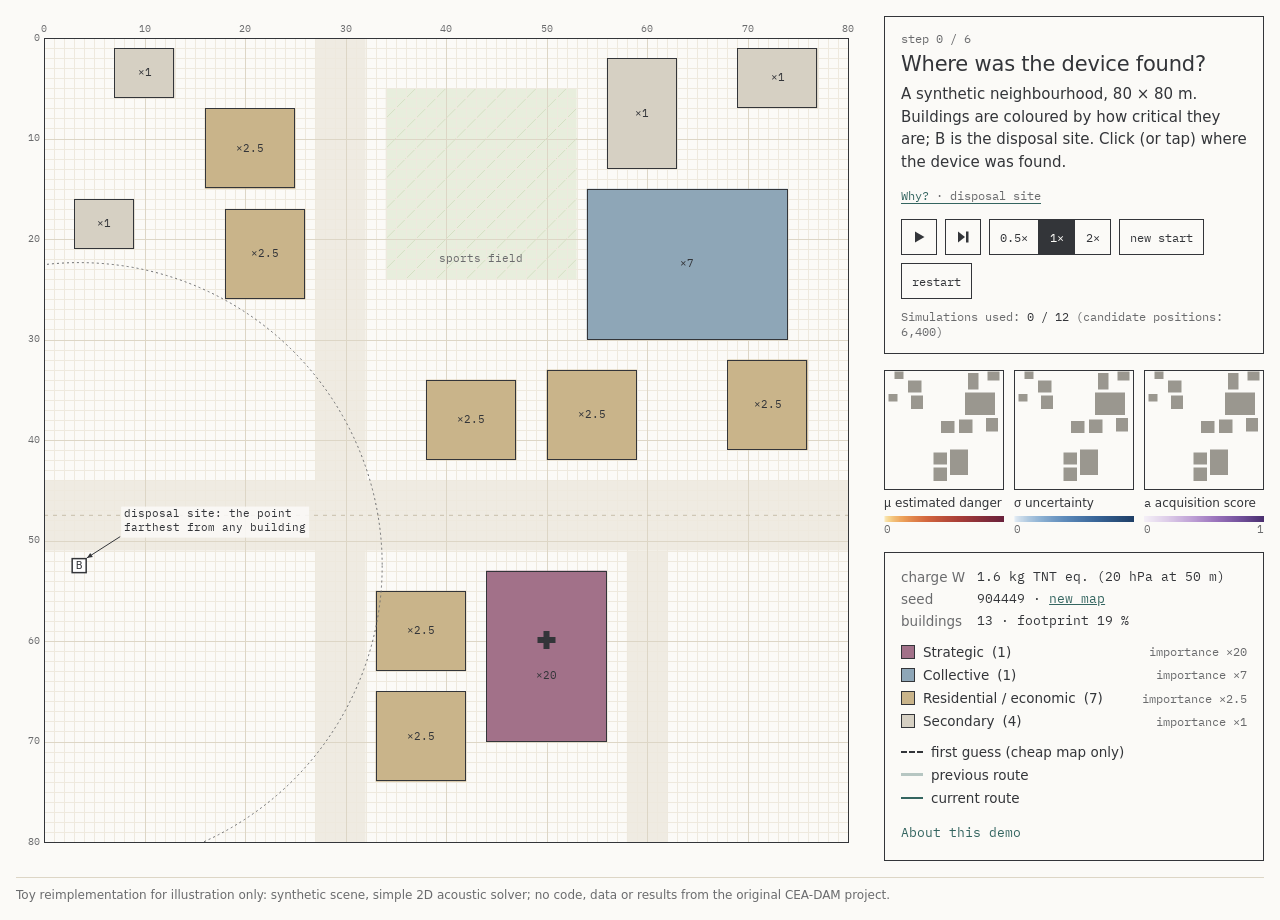
==== demo/index.html @ 7df62012 "Version initiale : Dijkstra, Delta-Stepping, démo" ====
<!doctype html>
<html lang="en">
<head>
<meta charset="utf-8">
<meta name="viewport" content="width=device-width, initial-scale=1">
<title>Blast-aware routing</title>
<meta name="description" content="Interactive proof of concept: route planning under blast-exposure constraints, with a cheap surrogate, a few simulations and Bayesian optimisation, all in the browser.">
<link rel="preload" href="fonts/space-grotesk-latin-500-normal.woff2" as="font" type="font/woff2" crossorigin>
<link rel="preload" href="fonts/ibm-plex-mono-latin-400-normal.woff2" as="font" type="font/woff2" crossorigin>
<link rel="stylesheet" href="style.css">
<script>
  // ?theme=light|dark lets an embedding page force the theme before the first paint
  (function () {
    var t = new URLSearchParams(location.search).get('theme');
    if (t === 'light' || t === 'dark') document.documentElement.setAttribute('data-theme', t);
  })();
</script>
</head>
<body>
<div class="app">
  <div class="stage">
    <div class="map-wrap" id="mapWrap">
      <canvas id="map" tabindex="0" role="img" aria-label="Map of a synthetic neighbourhood. Use the arrow keys to move the cursor and Enter to place the device." aria-describedby="mapHelp"></canvas>
      <p class="sr-only" id="mapHelp">Arrow keys move the cursor on the map, Enter places the device. Space plays or pauses, the right arrow key steps forward when the map is not focused.</p>
      <div class="tip" id="tip" hidden></div>
      <div class="busy" id="busy" hidden>computing…</div>
    </div>
  </div>

  <div class="side">
    <section class="panel narr" aria-labelledby="stepTitle">
      <div class="stepline"><span id="stepNo">step 0 / 6</span><span id="stepIter"></span></div>
      <h1 id="stepTitle">Loading…</h1>
      <p id="stepBody" aria-live="polite"></p>
      <button class="why" id="why" type="button" aria-expanded="false" aria-controls="whyText">Why? <span class="term" id="whyTerm"></span></button>
      <p class="whytext" id="whyText" hidden></p>
      <div id="summary" hidden></div>
      <div class="controls" role="toolbar" aria-label="Playback">
        <button class="btn" id="play" type="button" aria-label="Pause" title="Play / pause (space)">
          <svg viewBox="0 0 14 14" aria-hidden="true" id="iconPause"><rect x="2" y="1.5" width="3.5" height="11"/><rect x="8.5" y="1.5" width="3.5" height="11"/></svg>
          <svg viewBox="0 0 14 14" aria-hidden="true" id="iconPlay" hidden><path d="M3 1.5 L12.5 7 L3 12.5 Z"/></svg>
        </button>
        <button class="btn" id="step" type="button" aria-label="Step forward" title="Step forward (→)">
          <svg viewBox="0 0 14 14" aria-hidden="true"><path d="M2 1.5 L9 7 L2 12.5 Z"/><rect x="10" y="1.5" width="2.5" height="11"/></svg>
        </button>
        <div class="seg" role="group" aria-label="Playback speed">
          <button type="button" data-speed="0.5" aria-pressed="false">0.5×</button>
          <button type="button" data-speed="1" aria-pressed="true">1×</button>
          <button type="button" data-speed="2" aria-pressed="false">2×</button>
        </div>
        <button class="btn" id="replay" type="button" title="New random map, then choose where the device was found">new start</button>
        <button class="btn" id="restart" type="button" title="Run again from the beginning">restart</button>
      </div>
      <p class="counter" id="counter"></p>
    </section>

    <section class="minis" id="minis" aria-label="Model maps">
      <figure id="figMu">
        <canvas class="mini" id="miniMu" role="img" aria-label="Estimated danger map"></canvas>
        <figcaption><b>μ</b> estimated danger
          <canvas class="leg" id="legMu" aria-hidden="true"></canvas>
          <span class="ticks"><span>0</span><span id="maxMu"></span></span></figcaption>
      </figure>
      <figure id="figSigma">
        <canvas class="mini" id="miniSigma" role="img" aria-label="Uncertainty map"></canvas>
        <figcaption><b>σ</b> uncertainty
          <canvas class="leg" id="legSigma" aria-hidden="true"></canvas>
          <span class="ticks"><span>0</span><span id="maxSigma"></span></span></figcaption>
      </figure>
      <figure id="figAcq">
        <canvas class="mini" id="miniAcq" role="img" aria-label="Acquisition score map"></canvas>
        <figcaption><b>a</b> acquisition score
          <canvas class="leg" id="legAcq" aria-hidden="true"></canvas>
          <span class="ticks"><span>0</span><span>1</span></span></figcaption>
      </figure>
    </section>

    <section class="panel info" aria-label="Scene information">
      <dl class="facts">
        <dt>charge W</dt><dd id="factW"></dd>
        <dt>seed</dt><dd><span id="factSeed"></span> · <a href="#" id="newMap">new map</a></dd>
        <dt>buildings</dt><dd id="factBld"></dd>
      </dl>
      <ul class="legend" id="legendCats"></ul>
      <ul class="legend">
        <li><span class="ln kb"></span>first guess (cheap map only)</li>
        <li><span class="ln ghost"></span>previous route</li>
        <li><span class="ln"></span>current route</li>
      </ul>
      <details>
        <summary>About this demo</summary>
        <p>A device that may detonate has to be moved from A to the disposal site B. The best route is the one that minimises the damage an accidental detonation along the way would cause to the buildings around it, weighted by how critical they are.</p>
        <p>The pipeline has three layers, as in the original project: a cheap empirical blast law with building masking (Kinney–Graham, a Kingery–Bulmash-type scaled-distance law); a Gaussian process that learns only the residual between a simulator and that law, with an acquisition rule that picks the few positions worth simulating for the current route; and a Delta-Stepping shortest-path search on the corrected danger map.</p>
        <p>The simulator here is a toy oracle: a linear 2D acoustic wave solver (no shocks), calibrated so that in open space it reproduces the blast law exactly. It differs from the law only through reflections, diffraction and shadowing, which is what the Gaussian process has to learn.</p>
        <p class="muted" id="aboutNumbers"></p>
        <p class="muted" id="disclaimerFull"></p>
      </details>
    </section>
  </div>

  <footer class="foot" id="foot">Toy reimplementation for illustration only: synthetic scene, simple 2D acoustic solver; no code, data or results from the original CEA-DAM project.</footer>
</div>
<script type="module" src="js/main.js"></script>
</body>
</html>
---- demo/style.css ----
/* Blast-aware route planning demo. Self-contained: does not rely on the parent page. */

@font-face { font-family: 'Space Grotesk'; src: url(fonts/space-grotesk-latin-400-normal.woff2) format('woff2'); font-weight: 400; font-display: swap; }
@font-face { font-family: 'Space Grotesk'; src: url(fonts/space-grotesk-latin-500-normal.woff2) format('woff2'); font-weight: 500; font-display: swap; }
@font-face { font-family: 'IBM Plex Mono'; src: url(fonts/ibm-plex-mono-latin-400-normal.woff2) format('woff2'); font-weight: 400; font-display: swap; }

:root {
  --scheme: light;
  --font-sans: 'Space Grotesk', system-ui, -apple-system, 'Segoe UI', sans-serif;
  --font-mono: 'IBM Plex Mono', ui-monospace, 'SFMono-Regular', Menlo, monospace;

  --bg: #FBFAF7;
  --surface: #FFFFFF;
  --line: #EEE9DE;
  --line-strong: #DDD6C6;
  --ink: #333539;
  --muted: #6A6B6D;
  --accent: #346560;
  --accent-soft: rgba(52, 101, 96, 0.10);

  --road: #EFEBE2;
  --road-mark: #CFC7B5;
  --field: #E8EEDD;
  --field-mark: #D5DFC4;
  --cat1: #D6D0C3;   /* secondary: stone */
  --cat2: #C9B48A;   /* residential / economic: sand */
  --cat3: #8EA6B7;   /* collective: slate blue */
  --cat4: #A27189;   /* strategic: mauve */
  --mini-bld: #9A978F;
  --warm: #B2442F;
  --cool: #2F6196;
}

@media (prefers-color-scheme: dark) {
  :root:not([data-theme="light"]) {
    --scheme: dark;
    --bg: #161819; --surface: #222527; --line: #222528; --line-strong: #33373B;
    --ink: #E6E3DC; --muted: #A3A4A6; --accent: #6DB5A8; --accent-soft: rgba(109, 181, 168, 0.14);
    --road: #1E2123; --road-mark: #3A3E42; --field: #1B231D; --field-mark: #26302A;
    --cat1: #4A4741; --cat2: #6F6046; --cat3: #4A6172; --cat4: #7A5466;
    --mini-bld: #5B5D60; --warm: #F08C6A; --cool: #79A9E0;
  }
}
:root[data-theme="dark"] {
  --scheme: dark;
  --bg: #161819; --surface: #222527; --line: #222528; --line-strong: #33373B;
  --ink: #E6E3DC; --muted: #A3A4A6; --accent: #6DB5A8; --accent-soft: rgba(109, 181, 168, 0.14);
  --road: #1E2123; --road-mark: #3A3E42; --field: #1B231D; --field-mark: #26302A;
  --cat1: #4A4741; --cat2: #6F6046; --cat3: #4A6172; --cat4: #7A5466;
  --mini-bld: #5B5D60; --warm: #F08C6A; --cool: #79A9E0;
}

* { box-sizing: border-box; }
[hidden] { display: none !important; }
html { background: var(--bg); }
body {
  margin: 0; background: var(--bg); color: var(--ink);
  font: 15px/1.5 var(--font-sans);
  -webkit-font-smoothing: antialiased;
}
button { font: inherit; color: inherit; }
:focus-visible { outline: 2px solid var(--accent); outline-offset: 2px; }
.mono { font-family: var(--font-mono); }

.app {
  display: grid;
  grid-template-columns: minmax(0, 1fr) minmax(290px, 380px);
  gap: 16px 24px;
  max-width: 1400px;
  margin: 0 auto;
  padding: 16px;
}

/* ---------- map ---------- */
.stage { min-width: 0; }
.map-wrap { position: relative; width: min(100%, max(320px, calc(100vh - 48px))); }
#map { display: block; width: 100%; aspect-ratio: 1; cursor: crosshair; touch-action: manipulation; }
#map:focus-visible { outline-offset: -2px; }
.map-wrap.shake { animation: shake 0.36s ease-out; }
@keyframes shake { 20% { transform: translateX(-6px); } 45% { transform: translateX(5px); } 70% { transform: translateX(-3px); } 100% { transform: none; } }

.tip {
  position: absolute; z-index: 2; pointer-events: none;
  background: var(--surface); border: 1px solid var(--ink);
  font: 11.5px/1.45 var(--font-mono); padding: 6px 8px; white-space: nowrap;
}
.tip b { font-weight: 400; color: var(--muted); }
.busy {
  position: absolute; right: 10px; bottom: 10px; z-index: 2;
  font: 11px var(--font-mono); color: var(--muted);
  background: var(--surface); border: 1px solid var(--line-strong); padding: 3px 8px;
  display: inline-flex; align-items: center; gap: 6px;
}
.busy::before { content: ''; width: 6px; height: 6px; background: var(--accent); animation: blink 1s ease-in-out infinite; }
@keyframes blink { 50% { opacity: 0.2; } }

/* ---------- side column ---------- */
.side { min-width: 0; display: flex; flex-direction: column; gap: 16px; }
.panel { border: 1px solid var(--ink); background: var(--bg); padding: 14px 16px; }

.stepline { display: flex; justify-content: space-between; font: 11.5px var(--font-mono); color: var(--muted); }
.narr h1 { font-size: 21px; line-height: 1.2; font-weight: 500; margin: 6px 0 6px; letter-spacing: -0.01em; }
.narr p { margin: 0 0 8px; }
#stepBody { min-height: 4.5em; }
.why {
  background: none; border: none; padding: 0; cursor: pointer;
  font: 12px var(--font-mono); color: var(--accent); text-decoration: underline; text-underline-offset: 3px;
  min-height: 28px;
}
.why .term { color: var(--muted); text-decoration: none; }
.whytext { font-size: 13.5px; color: var(--muted); border-left: 2px solid var(--accent); padding-left: 10px; }

.controls { display: flex; flex-wrap: wrap; gap: 8px; align-items: center; margin-top: 10px; }
.btn, .seg button {
  min-height: 36px; min-width: 36px; padding: 0 10px;
  background: var(--bg); border: 1px solid var(--ink); cursor: pointer;
  font: 12px var(--font-mono); display: inline-flex; align-items: center; justify-content: center; gap: 6px;
  transition: color 0.2s ease-out, border-color 0.2s ease-out;
}
.btn:hover, .seg button:hover { color: var(--accent); border-color: var(--accent); }
.btn svg { width: 14px; height: 14px; fill: currentColor; }
.btn:disabled { opacity: 0.4; cursor: default; }
.seg { display: inline-flex; }
.seg button + button { border-left: none; }
.seg button[aria-pressed="true"] { background: var(--ink); color: var(--bg); }
.seg button[aria-pressed="true"]:hover { color: var(--bg); }
.counter { font: 12px var(--font-mono); color: var(--muted); margin: 10px 0 0 !important; }
.counter b { color: var(--ink); font-weight: 400; }

.summary { margin: 4px 0 8px; display: grid; grid-template-columns: auto 1fr; gap: 3px 14px; font-size: 13.5px; }
.summary dt { color: var(--muted); }
.summary dd { margin: 0; font-family: var(--font-mono); font-size: 13px; }
.real { font-size: 13.5px; border-top: 1px solid var(--line-strong); padding-top: 8px; }

/* ---------- mini-maps ---------- */
.minis { display: grid; grid-template-columns: repeat(3, minmax(0, 1fr)); gap: 10px; }
.minis figure { margin: 0; min-width: 0; }
.minis canvas.mini { display: block; width: 100%; aspect-ratio: 1; }
.minis figcaption { font-size: 12px; line-height: 1.3; margin-top: 5px; }
.minis figcaption b { font: 12px var(--font-mono); }
.minis .pulse canvas.mini { animation: glow 0.9s ease-out 2; }
@keyframes glow { 50% { box-shadow: 0 0 0 3px var(--accent); } }
canvas.leg { display: block; width: 100%; height: 6px; margin-top: 4px; }
.ticks { display: flex; justify-content: space-between; font: 10.5px var(--font-mono); color: var(--muted); }

/* ---------- info ---------- */
.info { font-size: 13.5px; }
.facts { display: grid; grid-template-columns: auto 1fr; gap: 2px 12px; margin: 0 0 10px; }
.facts dt { color: var(--muted); }
.facts dd { margin: 0; font-family: var(--font-mono); font-size: 12.5px; }
.facts a { color: var(--accent); }
.legend { list-style: none; padding: 0; margin: 0 0 10px; display: grid; gap: 3px; }
.legend li { display: flex; align-items: center; gap: 8px; }
.sw { width: 14px; height: 14px; border: 1px solid var(--ink); flex: none; }
.ln { width: 22px; height: 0; border-top: 2px solid var(--accent); flex: none; }
.ln.kb { border-top: 2px dashed var(--ink); }
.ln.ghost { opacity: 0.35; border-top-width: 3px; }
.legend .imp { margin-left: auto; font: 12px var(--font-mono); color: var(--muted); }
details summary { cursor: pointer; font: 12.5px var(--font-mono); color: var(--accent); min-height: 28px; display: flex; align-items: center; }
details p { margin: 6px 0; color: var(--ink); }
details .muted { color: var(--muted); }

.foot { grid-column: 1 / -1; font-size: 12px; color: var(--muted); border-top: 1px solid var(--line-strong); padding-top: 8px; }

.sr-only { position: absolute; width: 1px; height: 1px; overflow: hidden; clip: rect(0 0 0 0); white-space: nowrap; }

/* ---------- narrow: stacked ---------- */
@media (max-width: 860px) {
  .app { grid-template-columns: minmax(0, 1fr) 290px; gap: 14px 16px; }
}
@media (max-width: 700px) {
  .app { grid-template-columns: minmax(0, 1fr); padding: 12px 16px; }
  .map-wrap { width: 100%; }
  .minis { display: flex; overflow-x: auto; scroll-snap-type: x mandatory; padding-bottom: 6px; }
  .minis figure { flex: 0 0 min(62%, 260px); scroll-snap-align: start; }
  .btn, .seg button { min-height: 44px; min-width: 44px; }
  .why, details summary { min-height: 44px; }
  .narr h1 { font-size: 19px; }
}

@media (prefers-reduced-motion: reduce) {
  *, *::before, *::after { animation-duration: 0.01ms !important; animation-iteration-count: 1 !important; transition-duration: 0.01ms !important; }
}
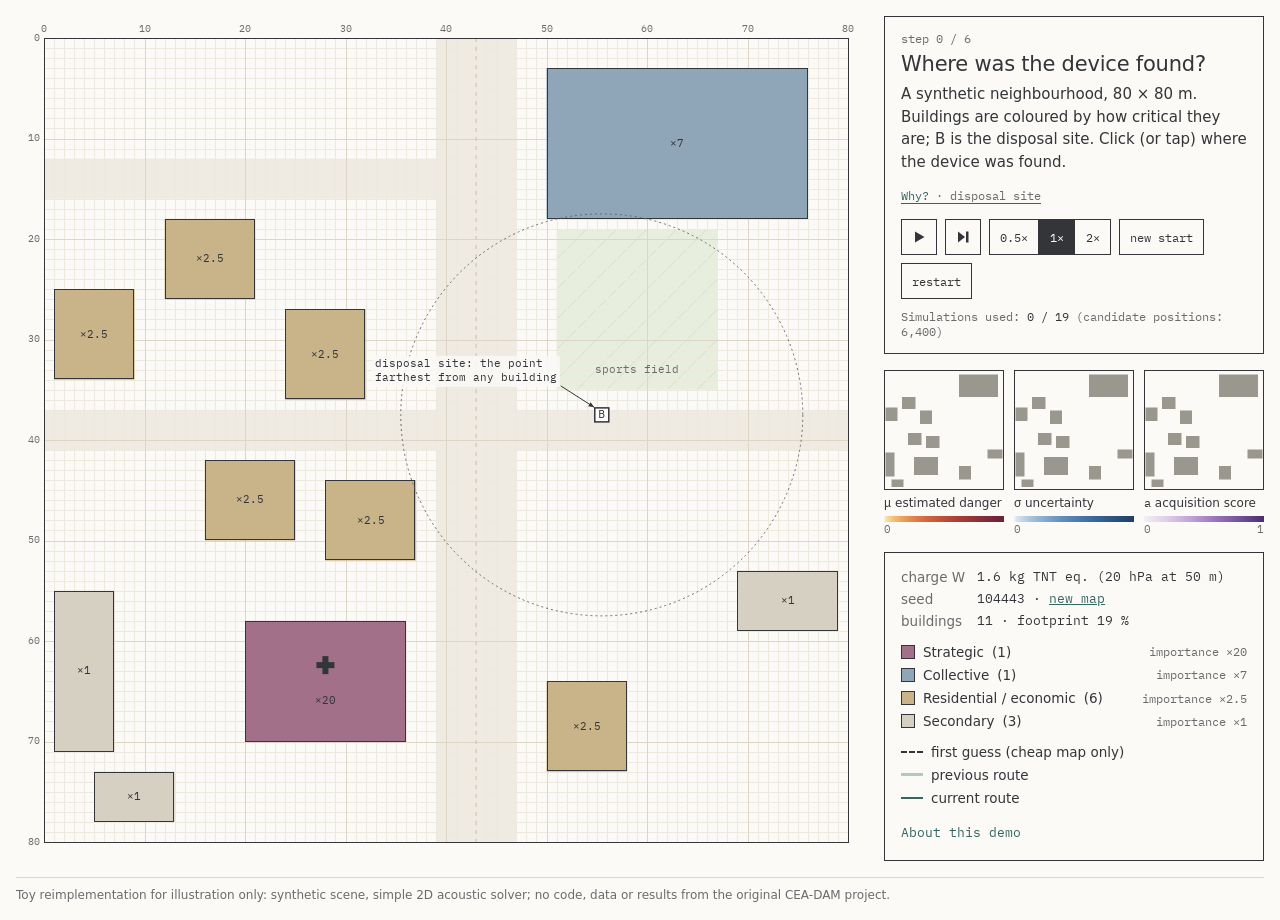
==== commit b683c588: "Pathfinding (Delta-Stepping, Dijkstra), tests, and demo aligned with the report" ====
--- a/demo/index.html
+++ b/demo/index.html
@@ -7,6 +7,7 @@
 <meta name="description" content="Interactive proof of concept: route planning under blast-exposure constraints, with a cheap surrogate, a few simulations and Bayesian optimisation, all in the browser.">
 <link rel="preload" href="fonts/space-grotesk-latin-500-normal.woff2" as="font" type="font/woff2" crossorigin>
 <link rel="preload" href="fonts/ibm-plex-mono-latin-400-normal.woff2" as="font" type="font/woff2" crossorigin>
+<link rel="icon" href="data:,">
 <link rel="stylesheet" href="style.css">
 <script>
   // ?theme=light|dark lets an embedding page force the theme before the first paint
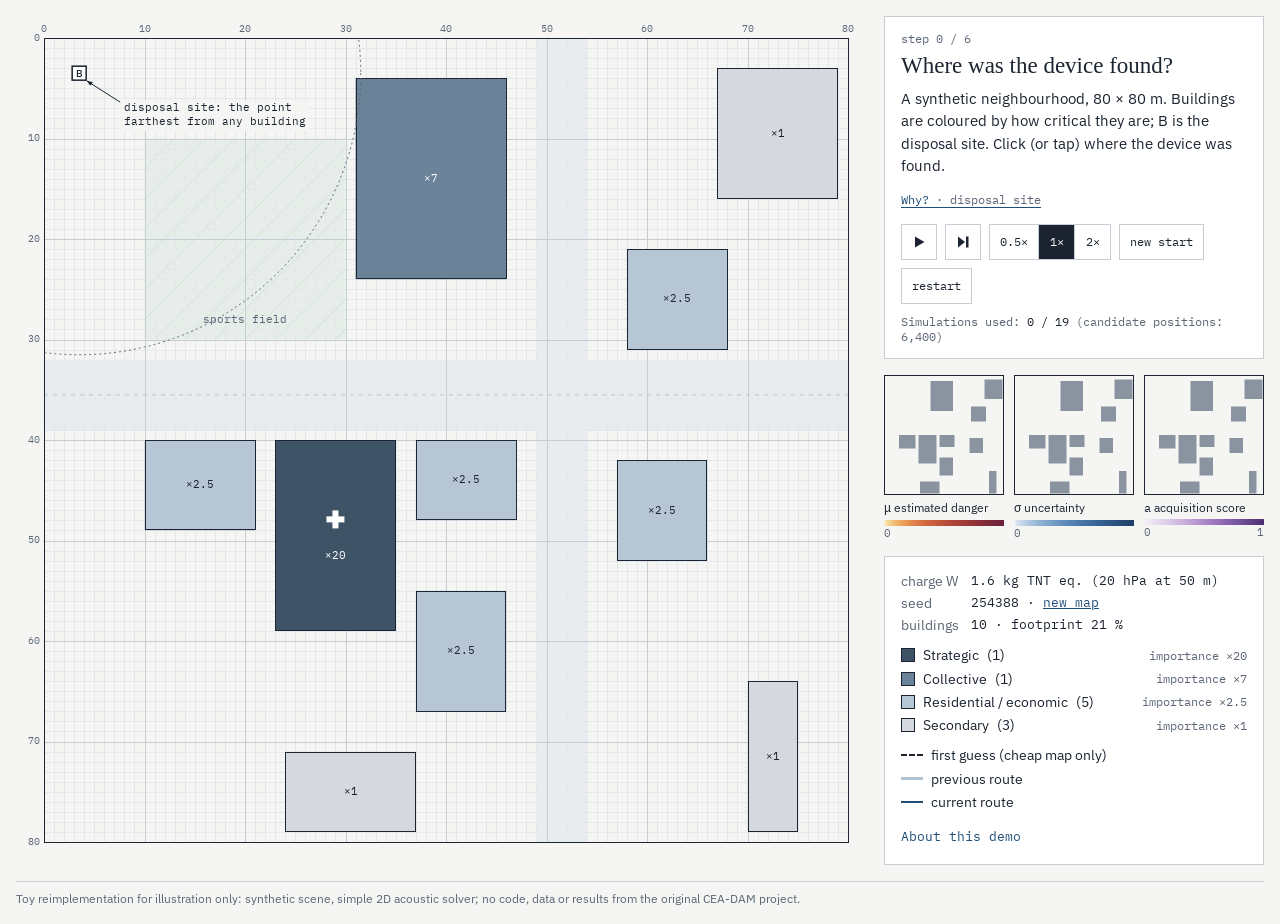
==== commit cd8a4eb3: "Demo: IBM Plex Sans, sober institutional style, readable building labels, new screenshot; README flo" ====
--- a/demo/index.html
+++ b/demo/index.html
@@ -5,7 +5,7 @@
 <meta name="viewport" content="width=device-width, initial-scale=1">
 <title>Blast-aware routing</title>
 <meta name="description" content="Interactive proof of concept: route planning under blast-exposure constraints, with a cheap surrogate, a few simulations and Bayesian optimisation, all in the browser.">
-<link rel="preload" href="fonts/space-grotesk-latin-500-normal.woff2" as="font" type="font/woff2" crossorigin>
+<link rel="preload" href="fonts/ibm-plex-sans-latin-500-normal.woff2" as="font" type="font/woff2" crossorigin>
 <link rel="preload" href="fonts/ibm-plex-mono-latin-400-normal.woff2" as="font" type="font/woff2" crossorigin>
 <link rel="icon" href="data:,">
 <link rel="stylesheet" href="style.css">
--- a/demo/style.css
+++ b/demo/style.css
@@ -1,53 +1,54 @@
 /* Blast-aware route planning demo. Self-contained: does not rely on the parent page. */
 
-@font-face { font-family: 'Space Grotesk'; src: url(fonts/space-grotesk-latin-400-normal.woff2) format('woff2'); font-weight: 400; font-display: swap; }
-@font-face { font-family: 'Space Grotesk'; src: url(fonts/space-grotesk-latin-500-normal.woff2) format('woff2'); font-weight: 500; font-display: swap; }
+@font-face { font-family: 'IBM Plex Sans'; src: url(fonts/ibm-plex-sans-latin-400-normal.woff2) format('woff2'); font-weight: 400; font-display: swap; }
+@font-face { font-family: 'IBM Plex Sans'; src: url(fonts/ibm-plex-sans-latin-500-normal.woff2) format('woff2'); font-weight: 500; font-display: swap; }
 @font-face { font-family: 'IBM Plex Mono'; src: url(fonts/ibm-plex-mono-latin-400-normal.woff2) format('woff2'); font-weight: 400; font-display: swap; }
 
 :root {
   --scheme: light;
-  --font-sans: 'Space Grotesk', system-ui, -apple-system, 'Segoe UI', sans-serif;
+  --font-sans: 'IBM Plex Sans', system-ui, -apple-system, 'Segoe UI', sans-serif;
   --font-mono: 'IBM Plex Mono', ui-monospace, 'SFMono-Regular', Menlo, monospace;
+  --font-serif: Georgia, 'Iowan Old Style', 'Palatino Linotype', 'Times New Roman', serif;
 
-  --bg: #FBFAF7;
+  --bg: #F5F6F4;
   --surface: #FFFFFF;
-  --line: #EEE9DE;
-  --line-strong: #DDD6C6;
-  --ink: #333539;
-  --muted: #6A6B6D;
-  --accent: #346560;
-  --accent-soft: rgba(52, 101, 96, 0.10);
+  --line: #E4E7EB;
+  --line-strong: #C7CDD5;
+  --ink: #1B2430;
+  --muted: #5C6675;
+  --accent: #1F4E79;
+  --accent-soft: rgba(31, 78, 121, 0.10);
 
-  --road: #EFEBE2;
-  --road-mark: #CFC7B5;
-  --field: #E8EEDD;
-  --field-mark: #D5DFC4;
-  --cat1: #D6D0C3;   /* secondary: stone */
-  --cat2: #C9B48A;   /* residential / economic: sand */
-  --cat3: #8EA6B7;   /* collective: slate blue */
-  --cat4: #A27189;   /* strategic: mauve */
-  --mini-bld: #9A978F;
-  --warm: #B2442F;
-  --cool: #2F6196;
+  --road: #E9ECEF;
+  --road-mark: #C3CAD3;
+  --field: #E7EEE9;
+  --field-mark: #D2DFD6;
+  --cat1: #D5D9DF;   /* secondary: light grey */
+  --cat2: #B7C6D4;   /* residential / economic: pale steel */
+  --cat3: #6B8398;   /* collective: slate */
+  --cat4: #3F5366;   /* strategic: dark navy */
+  --mini-bld: #8A94A1;
+  --warm: #B5452F;
+  --cool: #2B6CB0;
 }
 
 @media (prefers-color-scheme: dark) {
   :root:not([data-theme="light"]) {
     --scheme: dark;
-    --bg: #161819; --surface: #222527; --line: #222528; --line-strong: #33373B;
-    --ink: #E6E3DC; --muted: #A3A4A6; --accent: #6DB5A8; --accent-soft: rgba(109, 181, 168, 0.14);
-    --road: #1E2123; --road-mark: #3A3E42; --field: #1B231D; --field-mark: #26302A;
-    --cat1: #4A4741; --cat2: #6F6046; --cat3: #4A6172; --cat4: #7A5466;
-    --mini-bld: #5B5D60; --warm: #F08C6A; --cool: #79A9E0;
+    --bg: #121518; --surface: #1B2026; --line: #232A31; --line-strong: #3A434D;
+    --ink: #E3E8EE; --muted: #9AA5B1; --accent: #8DB8E0; --accent-soft: rgba(141, 184, 224, 0.14);
+    --road: #1A1F25; --road-mark: #39424C; --field: #1A241F; --field-mark: #25332B;
+    --cat1: #424A54; --cat2: #5A6B7D; --cat3: #7D96AD; --cat4: #B9CCDD;
+    --mini-bld: #5E6873; --warm: #F08C6A; --cool: #8DB8E0;
   }
 }
 :root[data-theme="dark"] {
   --scheme: dark;
-  --bg: #161819; --surface: #222527; --line: #222528; --line-strong: #33373B;
-  --ink: #E6E3DC; --muted: #A3A4A6; --accent: #6DB5A8; --accent-soft: rgba(109, 181, 168, 0.14);
-  --road: #1E2123; --road-mark: #3A3E42; --field: #1B231D; --field-mark: #26302A;
-  --cat1: #4A4741; --cat2: #6F6046; --cat3: #4A6172; --cat4: #7A5466;
-  --mini-bld: #5B5D60; --warm: #F08C6A; --cool: #79A9E0;
+  --bg: #121518; --surface: #1B2026; --line: #232A31; --line-strong: #3A434D;
+  --ink: #E3E8EE; --muted: #9AA5B1; --accent: #8DB8E0; --accent-soft: rgba(141, 184, 224, 0.14);
+  --road: #1A1F25; --road-mark: #39424C; --field: #1A241F; --field-mark: #25332B;
+  --cat1: #424A54; --cat2: #5A6B7D; --cat3: #7D96AD; --cat4: #B9CCDD;
+  --mini-bld: #5E6873; --warm: #F08C6A; --cool: #8DB8E0;
 }
 
 * { box-sizing: border-box; }
@@ -81,7 +82,7 @@
 
 .tip {
   position: absolute; z-index: 2; pointer-events: none;
-  background: var(--surface); border: 1px solid var(--ink);
+  background: var(--surface); border: 1px solid var(--line-strong);
   font: 11.5px/1.45 var(--font-mono); padding: 6px 8px; white-space: nowrap;
 }
 .tip b { font-weight: 400; color: var(--muted); }
@@ -96,10 +97,10 @@
 
 /* ---------- side column ---------- */
 .side { min-width: 0; display: flex; flex-direction: column; gap: 16px; }
-.panel { border: 1px solid var(--ink); background: var(--bg); padding: 14px 16px; }
+.panel { border: 1px solid var(--line-strong); background: var(--surface); padding: 14px 16px; }
 
 .stepline { display: flex; justify-content: space-between; font: 11.5px var(--font-mono); color: var(--muted); }
-.narr h1 { font-size: 21px; line-height: 1.2; font-weight: 500; margin: 6px 0 6px; letter-spacing: -0.01em; }
+.narr h1 { font-family: var(--font-serif); font-size: 23px; line-height: 1.2; font-weight: 400; margin: 6px 0 8px; letter-spacing: 0; }
 .narr p { margin: 0 0 8px; }
 #stepBody { min-height: 4.5em; }
 .why {
@@ -113,7 +114,7 @@
 .controls { display: flex; flex-wrap: wrap; gap: 8px; align-items: center; margin-top: 10px; }
 .btn, .seg button {
   min-height: 36px; min-width: 36px; padding: 0 10px;
-  background: var(--bg); border: 1px solid var(--ink); cursor: pointer;
+  background: var(--surface); border: 1px solid var(--line-strong); cursor: pointer;
   font: 12px var(--font-mono); display: inline-flex; align-items: center; justify-content: center; gap: 6px;
   transition: color 0.2s ease-out, border-color 0.2s ease-out;
 }
@@ -175,7 +176,7 @@
   .minis figure { flex: 0 0 min(62%, 260px); scroll-snap-align: start; }
   .btn, .seg button { min-height: 44px; min-width: 44px; }
   .why, details summary { min-height: 44px; }
-  .narr h1 { font-size: 19px; }
+  .narr h1 { font-size: 20px; }
 }
 
 @media (prefers-reduced-motion: reduce) {
